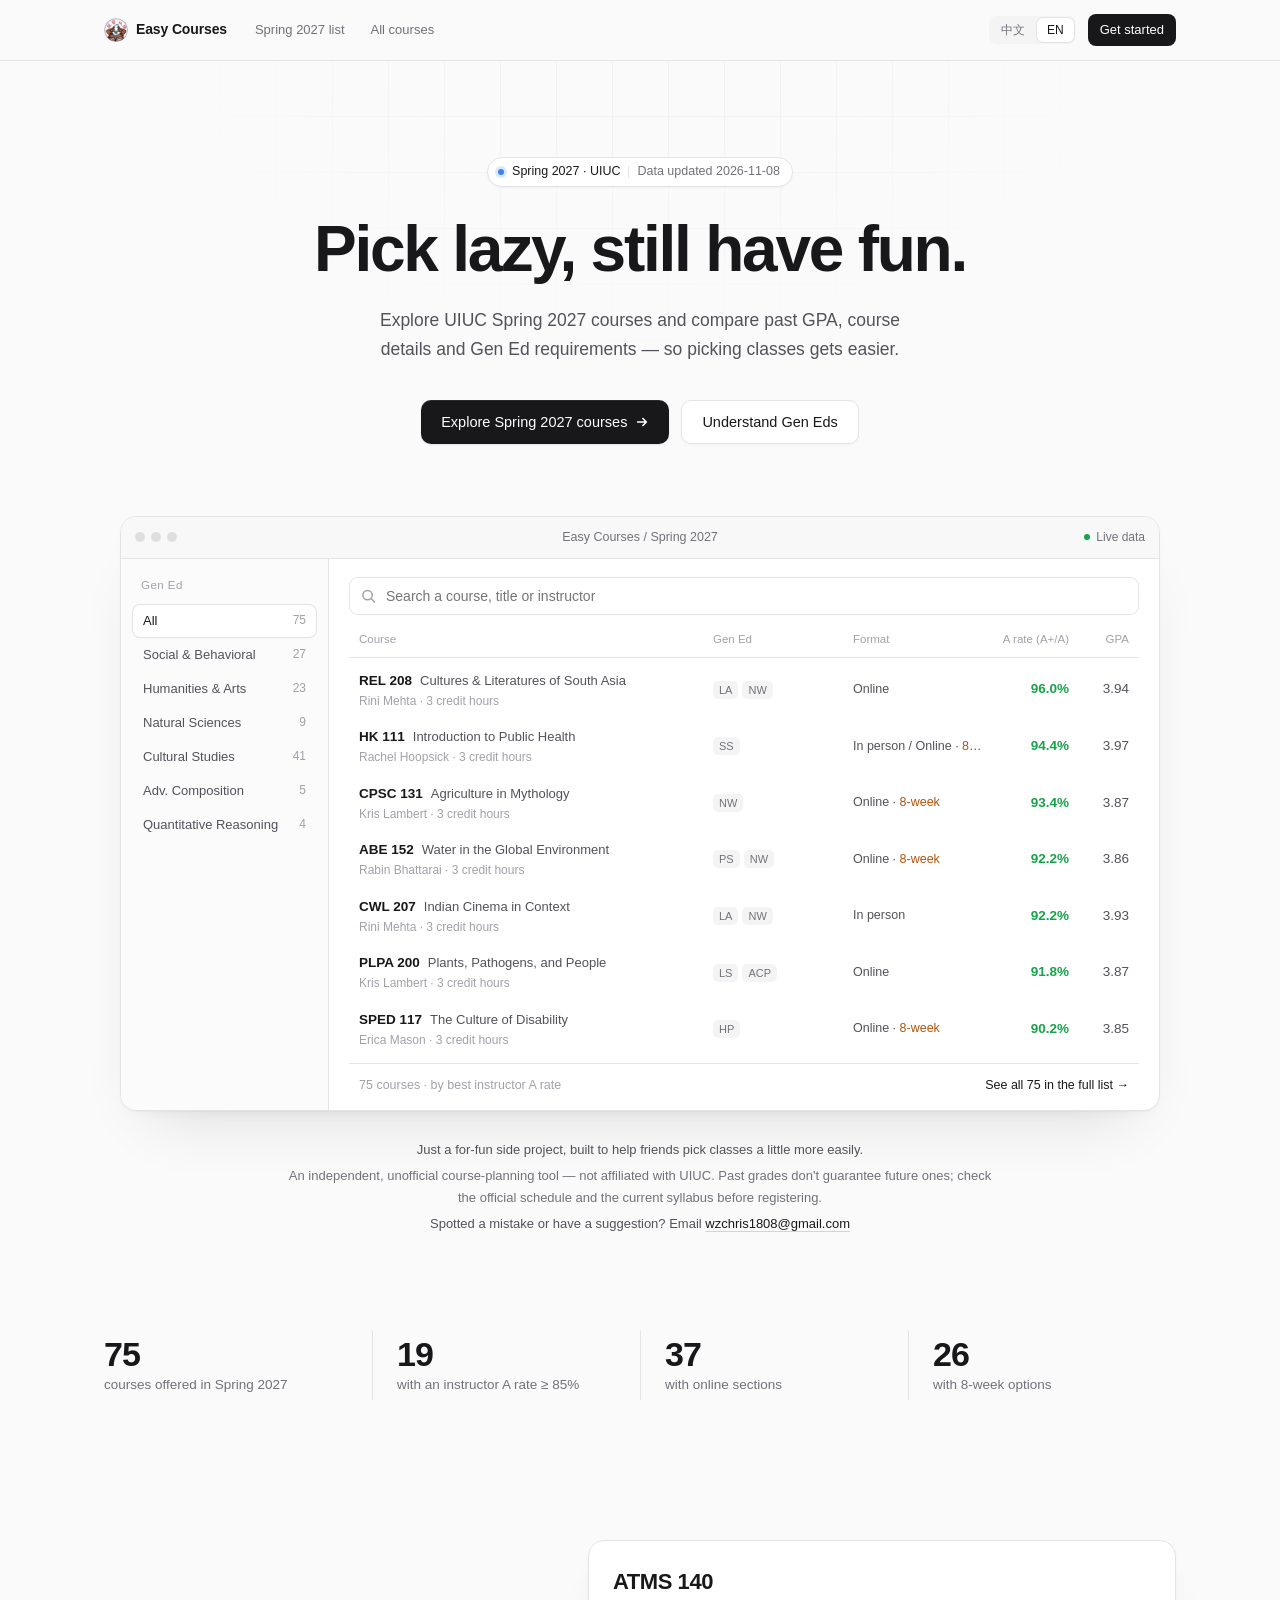
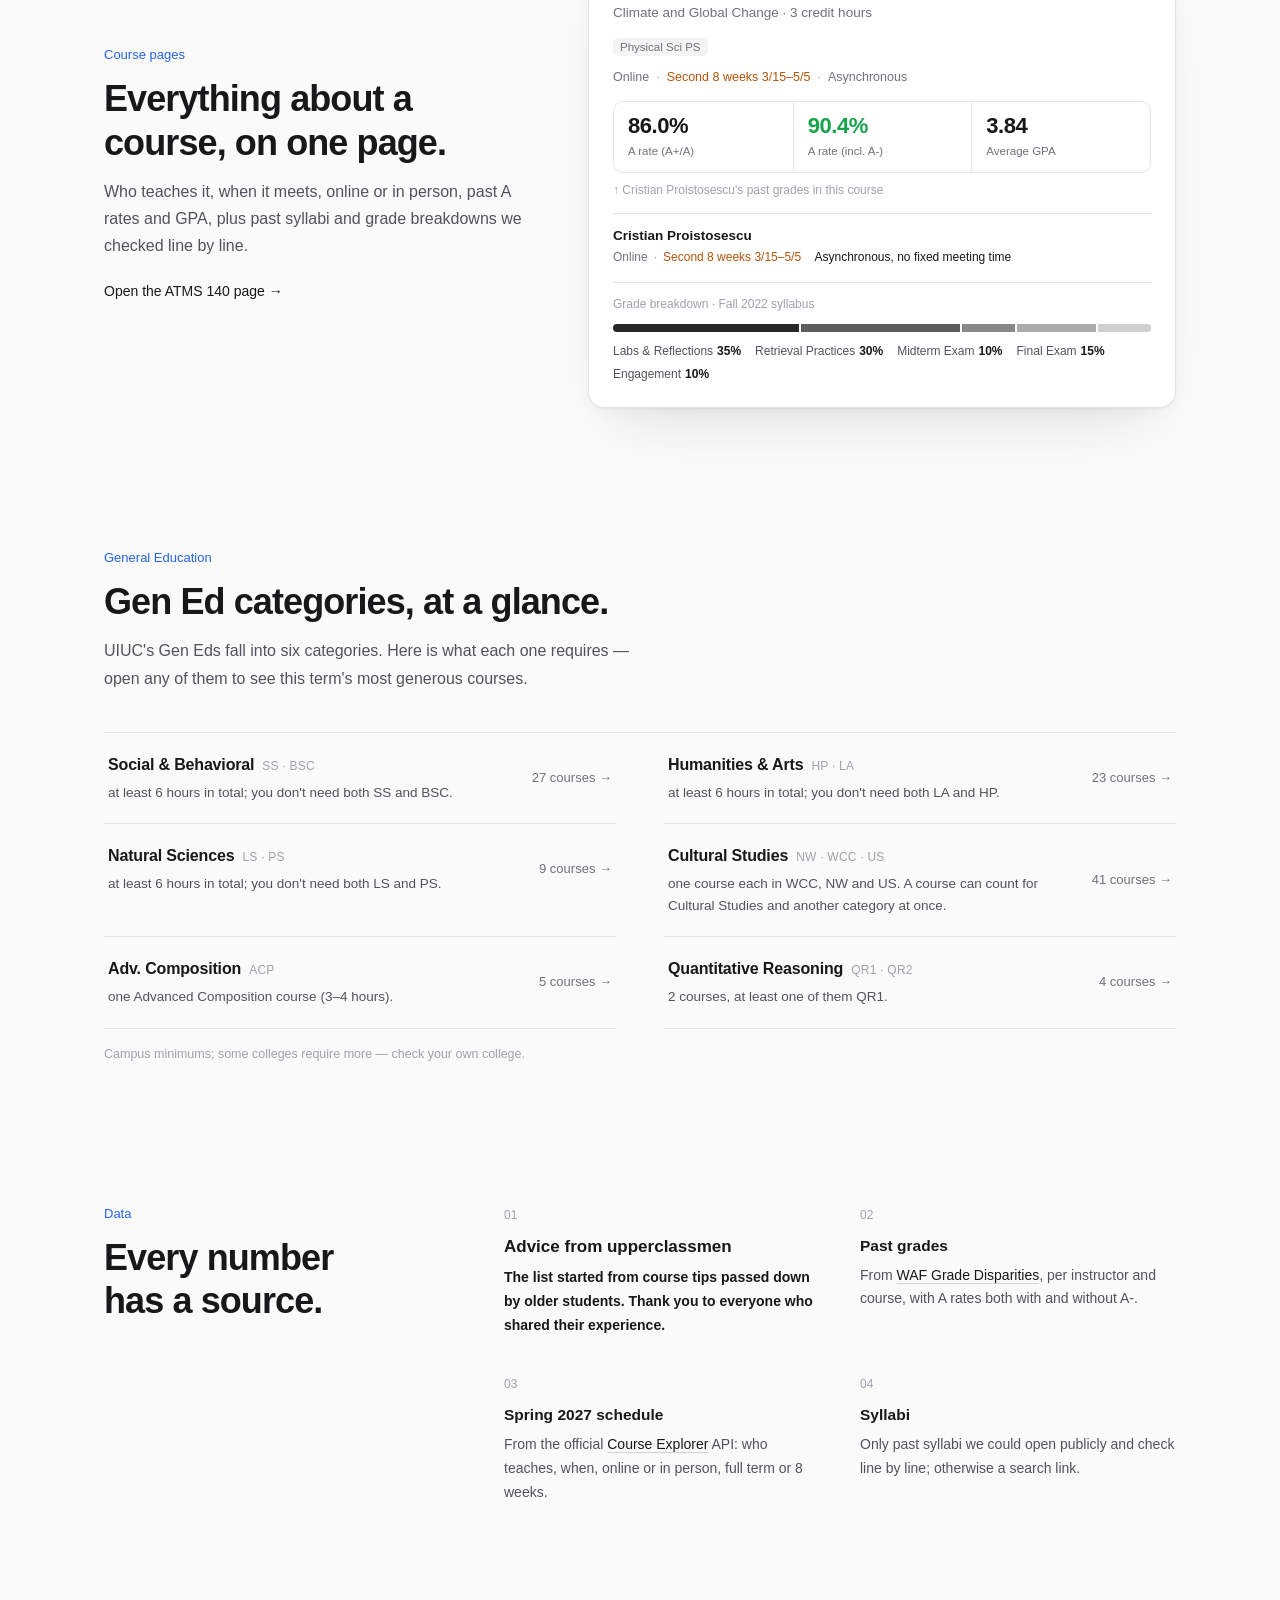
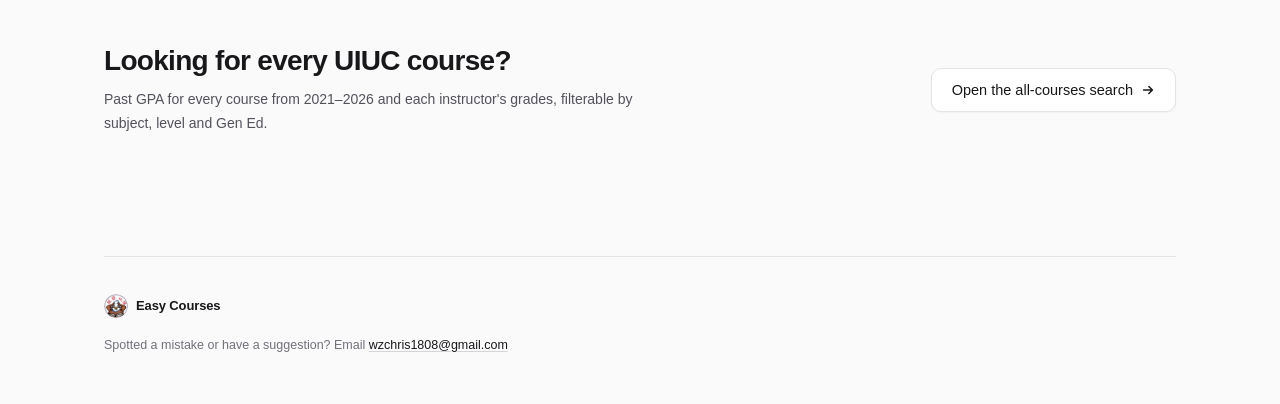
==== site/index.html @ 1a927622 "Home: brand 慵懒, headline Gen Ed, restore 开始选课 button Co-Authored-By: Claude Opus 5.5 <noreply@anthro" ====
<!doctype html>
<html lang="zh-CN" data-title-key="home.docTitle">
<head>
  <meta charset="utf-8">
  <meta name="viewport" content="width=device-width, initial-scale=1">
  <title>慵懒选课 · UIUC Spring 2027 选课指南</title>
  <link rel="icon" type="image/png" sizes="32x32" href="img/favicon-32.png">
  <link rel="icon" type="image/png" sizes="192x192" href="img/logo-192.png">
  <link rel="apple-touch-icon" href="img/apple-touch-icon.png">
  <meta name="theme-color" content="#FAFAFA">
  <meta property="og:type" content="website">
  <meta property="og:url" content="https://wzx666296.github.io/easy-courses/">
  <meta property="og:site_name" content="慵懒选课">
  <meta property="og:title" content="慵懒选课，依旧耍起 · UIUC Spring 2027">
  <meta property="og:description" content="探索 UIUC Spring 2027 Gen Ed 课程，比较历史 GPA、上课时间与通识要求，让选课更轻松。">
  <meta property="og:image" content="https://wzx666296.github.io/easy-courses/img/og.png">
  <meta property="og:image:width" content="1200">
  <meta property="og:image:height" content="630">
  <meta name="twitter:card" content="summary_large_image">
  <meta name="description" content="探索 UIUC Spring 2027 课程，比较历史 GPA、课程信息与通识要求。">
  <link rel="stylesheet" href="style.css?v=31">
  <link rel="stylesheet" href="spring2027.css?v=31">
  <link rel="stylesheet" href="home.css?v=31">
</head>
<body class="home">
  <header class="site-header">
    <nav class="nav">
      <a class="brand" href="index.html" data-keep-lang aria-label="Home"><img class="brand-logo" src="img/logo-64.png" alt="" width="24" height="24"><span data-i18n="brand">慵懒</span></a>
      <a href="spring2027.html" data-keep-lang data-i18n="nav.spring">慵懒选课指南</a>
      <a href="search.html" data-keep-lang data-i18n="nav.search">全部课程查询</a>
      <span class="lang-switch" role="group" data-i18n-aria-label="lang.label"></span>
      <a class="nav-cta" href="spring2027.html" data-keep-lang data-i18n="home.navCta">开始选课</a>
    </nav>
  </header>

  <main>
    <!-- ================= Hero ================= -->
    <section class="hero">
      <div class="hero-bg" aria-hidden="true"></div>
      <a class="pill-tag reveal" href="spring2027.html" data-keep-lang>
        <span class="dot" aria-hidden="true"></span><span data-i18n="home.pill">Spring 2027 · UIUC</span>
        <span class="pill-sep" aria-hidden="true"></span><span class="pill-meta" id="updated"></span>
      </a>
      <h1 class="reveal" data-i18n-html="home.title">Gen Ed</h1>
      <p class="lede reveal" data-i18n="home.lede"></p>
      <div class="cta-row reveal">
        <a class="btn btn-primary" href="spring2027.html" data-keep-lang>
          <span data-i18n="home.cta1">探索 Spring 2027 课程</span>
          <svg class="arrow" width="14" height="14" viewBox="0 0 16 16" fill="none" stroke="currentColor" stroke-width="1.8" aria-hidden="true"><path d="M3 8h10M9 4l4 4-4 4" stroke-linecap="round" stroke-linejoin="round"/></svg>
        </a>
        <a class="btn btn-ghost" href="#geneds"><span data-i18n="home.cta2">了解通识分类</span></a>
      </div>

      <!-- Live product preview: a working mini version of the Spring 2027 list -->
      <div class="window reveal" id="preview">
        <div class="window-bar">
          <span class="lights" aria-hidden="true"><i></i><i></i><i></i></span>
          <span class="window-title" data-i18n="home.pv.window">慵懒选课 / Spring 2027</span>
          <span class="live"><span class="live-dot" aria-hidden="true"></span><span data-i18n="home.pv.live">实时数据</span></span>
        </div>
        <div class="window-body">
          <aside class="pv-side">
            <p class="pv-side-title" data-i18n="home.pv.side">通识分类</p>
            <div class="pv-cats" id="pv-cats" role="group" data-i18n-aria-label="home.pv.side"></div>
          </aside>
          <div class="pv-main">
            <label class="search pv-search">
              <svg width="15" height="15" viewBox="0 0 16 16" fill="none" stroke="currentColor" stroke-width="1.6" aria-hidden="true"><circle cx="7" cy="7" r="5"/><path d="M11 11l3.5 3.5" stroke-linecap="round"/></svg>
              <input id="pv-q" type="search" autocomplete="off" data-i18n-placeholder="home.pv.q" data-i18n-aria-label="home.pv.q">
            </label>
            <div class="pv-head" aria-hidden="true">
              <span data-i18n="home.pv.course">课程</span>
              <span class="c-gened">Gen Ed</span>
              <span class="c-fmt" data-i18n="home.pv.format">形式</span>
              <span class="num" data-i18n="big.aRate">A 率</span>
              <span class="num c-gpa">GPA</span>
            </div>
            <ol class="pv-list" id="pv-list" aria-live="polite"></ol>
            <div class="pv-foot">
              <span id="pv-count"></span>
              <a id="pv-more" href="spring2027.html"></a>
            </div>
          </div>
        </div>
      </div>

      <div class="notice reveal">
        <p class="fun" data-i18n="home.fun"></p>
        <p data-i18n="home.footer"></p>
        <p class="contact" data-i18n-html="home.contact"></p>
      </div>
    </section>

    <!-- ================= Stats ================= -->
    <section class="stats-row" id="stats" aria-label="Overview"></section>

    <!-- ================= Feature: course page ================= -->
    <section class="feature">
      <div class="feature-copy">
        <p class="kicker" data-i18n="home.f1.kicker">课程详情</p>
        <h2 data-i18n="home.f1.title">一页看清一门课。</h2>
        <p class="feature-desc" data-i18n="home.f1.desc"></p>
        <a class="text-link" id="f1-link" href="spring2027.html"></a>
      </div>
      <a class="course-preview" id="f1-preview" href="spring2027.html"></a>
    </section>

    <!-- ================= Gen Ed ================= -->
    <section class="geneds" id="geneds">
      <div class="section-head">
        <p class="kicker" data-i18n="home.ge.kicker">通识教育</p>
        <h2 data-i18n="home.ge.title">通识分类，一目了然。</h2>
        <p class="section-desc" data-i18n="home.ge.desc"></p>
      </div>
      <ul class="ge-list" id="ge-list"></ul>
      <p class="fine" data-i18n="home.ge.note"></p>
    </section>

    <!-- ================= Data sources ================= -->
    <section class="sources">
      <div class="section-head">
        <p class="kicker" data-i18n="home.ds.kicker">数据来源</p>
        <h2 data-i18n="home.ds.title">每个数字都有出处。</h2>
      </div>
      <div class="how">
        <div class="how-featured"><span class="how-n">01</span><h3 data-i18n="home.how4.title"></h3><p data-i18n="home.how4.desc"></p></div>
        <div><span class="how-n">02</span><h3 data-i18n="home.how1.title"></h3><p data-i18n-html="home.how1.desc"></p></div>
        <div><span class="how-n">03</span><h3 data-i18n="home.how2.title"></h3><p data-i18n-html="home.how2.desc"></p></div>
        <div><span class="how-n">04</span><h3 data-i18n="home.how3.title"></h3><p data-i18n="home.how3.desc"></p></div>
      </div>
    </section>

    <!-- ================= All courses ================= -->
    <section class="all-courses">
      <div>
        <h2 data-i18n="home.all.title">想看 UIUC 的全部课程？</h2>
        <p data-i18n="home.all.desc"></p>
      </div>
      <a class="btn btn-secondary" href="search.html" data-keep-lang>
        <span data-i18n="home.all.cta">打开全部课程查询</span>
        <svg class="arrow" width="14" height="14" viewBox="0 0 16 16" fill="none" stroke="currentColor" stroke-width="1.8" aria-hidden="true"><path d="M3 8h10M9 4l4 4-4 4" stroke-linecap="round" stroke-linejoin="round"/></svg>
      </a>
    </section>
  </main>

  <footer class="home-footer">
    <span class="brand foot-brand"><img class="brand-logo" src="img/logo-64.png" alt="" width="24" height="24"><span data-i18n="brand">慵懒</span></span>
    <p class="contact" data-i18n-html="home.contact"></p>
  </footer>

  <script src="i18n.js?v=31"></script>
  <script src="spring-common.js?v=31"></script>
  <script src="home.js?v=31"></script>
</body>
</html>
---- site/style.css ----
/* Shared base for every page. Neutral palette; blue/amber/green are accents only. */
:root {
  --bg: #fafafa;
  --surface: #ffffff;
  --text: #18181b;
  --muted: #71717a;
  --faint: #a1a1aa;
  --border: #e4e4e7;
  --border-strong: #d4d4d8;
  --subtle: #f4f4f5;        /* light gray tags, hovers */
  --ink: #27272a;           /* dark buttons */
  --ink-text: #ffffff;
  --blue: #3b82f6;
  --blue-text: #2563eb;
  --blue-soft: #eff6ff;
  --blue-line: #bfdbfe;
  --amber: #f59e0b;
  --amber-text: #b45309;
  --green: #16a34a;
  --red: #dc2626;
  --radius: 12px;
  --radius-sm: 8px;
  --font: -apple-system, BlinkMacSystemFont, "Inter", "Segoe UI", "PingFang SC", "Hiragino Sans GB", "Microsoft YaHei", sans-serif;
}
@media (prefers-color-scheme: dark) {
  :root:not([data-theme="light"]) {
    --bg: #0b0b0c;
    --surface: #141416;
    --text: #fafafa;
    --muted: #a1a1aa;
    --faint: #71717a;
    --border: #27272a;
    --border-strong: #3f3f46;
    --subtle: #1f1f23;
    --ink: #fafafa;
    --ink-text: #18181b;
    --blue: #60a5fa;
    --blue-text: #93c5fd;
    --blue-soft: #172036;
    --blue-line: #1e3a8a;
    --amber: #fbbf24;
    --amber-text: #fbbf24;
    --green: #4ade80;
    --red: #f87171;
  }
}

* { box-sizing: border-box; }
html { -webkit-text-size-adjust: 100%; }
body {
  margin: 0;
  background: var(--bg);
  color: var(--text);
  font: 14px/1.55 var(--font);
  -webkit-font-smoothing: antialiased;
}
header, main, footer { max-width: 1120px; margin: 0 auto; padding: 0 20px; }
a { color: var(--blue-text); text-decoration: none; }
a:hover { text-decoration: underline; text-underline-offset: 2px; }
.num, .tnum { font-variant-numeric: tabular-nums; }
[hidden] { display: none !important; }

/* ---- Top bar + page title ---------------------------------------------- */
.nav {
  display: flex;
  align-items: center;
  gap: 4px;
  height: 56px;
  margin-bottom: 20px;
  border-bottom: 1px solid var(--border);
  font-size: 13px;
}
.brand { display: inline-flex; align-items: center; gap: 8px; margin-right: 12px; padding: 5px 0 !important; color: var(--text) !important; font-weight: 600 !important; font-size: 14px; letter-spacing: -0.01em; white-space: nowrap; }
.brand:hover { background: none !important; }
.brand-logo { width: 24px; height: 24px; border-radius: 50%; flex: none; display: block; }
.brand-mark { width: 18px; height: 18px; border-radius: 5px; background: var(--ink); position: relative; flex: none; }
.brand-mark::after { content: ""; position: absolute; left: 4px; right: 4px; bottom: 4px; height: 3px; border-radius: 2px; background: var(--blue); }
.nav a, .nav b {
  white-space: nowrap;
  padding: 5px 10px;
  border-radius: 6px;
  color: var(--muted);
  font-weight: 500;
}
.nav a:hover { color: var(--text); background: var(--subtle); text-decoration: none; }
.nav b { color: var(--text); background: var(--subtle); }
.lang-switch {
  margin-left: auto;
  display: inline-flex;
  padding: 2px;
  gap: 2px;
  background: var(--subtle);
  border-radius: 8px;
}
.lang-switch button {
  white-space: nowrap;
  font: inherit;
  font-size: 12px;
  font-weight: 500;
  padding: 3px 10px;
  border: 0;
  border-radius: 6px;
  background: transparent;
  color: var(--muted);
  cursor: pointer;
}
.lang-switch button[aria-pressed="true"] { background: var(--surface); color: var(--text); box-shadow: 0 0 0 1px var(--border); }

h1 { margin: 0; font-size: 22px; line-height: 1.3; font-weight: 600; letter-spacing: -0.01em; }
.sub { color: var(--muted); margin: 6px 0 20px; max-width: 680px; }

/* ---- Form controls ------------------------------------------------------ */
input[type="search"], select {
  font: inherit;
  color: var(--text);
  background: var(--surface);
  border: 1px solid var(--border);
  border-radius: var(--radius-sm);
  padding: 6px 10px;
  min-width: 0;
  height: 34px;
  transition: border-color .12s, box-shadow .12s;
}
select {
  appearance: none;
  -webkit-appearance: none;
  padding-right: 28px;
  background-image: url("data:image/svg+xml,%3Csvg xmlns='http://www.w3.org/2000/svg' width='10' height='6' fill='none' stroke='%2371717a' stroke-width='1.5'%3E%3Cpath d='M1 1l4 4 4-4'/%3E%3C/svg%3E");
  background-repeat: no-repeat;
  background-position: right 10px center;
  cursor: pointer;
}
input[type="search"]:hover, select:hover { border-color: var(--border-strong); }
input[type="search"]:focus, select:focus { outline: none; border-color: var(--blue); box-shadow: 0 0 0 3px color-mix(in srgb, var(--blue) 18%, transparent); }
input[type="checkbox"] { accent-color: var(--ink); width: 14px; height: 14px; margin: 0; }

/* Search box: the main entry point on both pages. */
.search { position: relative; display: block; }
.search input[type="search"] {
  width: 100%;
  height: 44px;
  padding-left: 40px;
  font-size: 15px;
  border-radius: 10px;
}
.search svg { position: absolute; left: 14px; top: 50%; transform: translateY(-50%); color: var(--faint); pointer-events: none; }

/* ---- Main search page --------------------------------------------------- */
.filters {
  display: grid;
  grid-template-columns: repeat(5, minmax(0, 1fr)) auto;
  gap: 10px 12px;
  align-items: end;
}
.filters .search { grid-column: 1 / -1; margin-bottom: 4px; }
.filters label { display: flex; flex-direction: column; gap: 5px; font-size: 12px; color: var(--muted); font-weight: 500; }
.filters label.check { flex-direction: row; align-items: center; gap: 7px; color: var(--text); font-size: 13px; height: 34px; white-space: nowrap; }

.summary { color: var(--muted); font-size: 13px; margin: 20px 0 10px; }

.layout { display: grid; grid-template-columns: minmax(0, 1fr); gap: 16px; align-items: start; }
.layout.with-detail { grid-template-columns: minmax(0, 1.3fr) minmax(0, 1fr); }

.table-wrap { background: var(--surface); border: 1px solid var(--border); border-radius: var(--radius); overflow: hidden; }
table { width: 100%; border-collapse: collapse; }
th, td { padding: 10px 14px; text-align: left; border-bottom: 1px solid var(--border); }
tbody tr:last-child td { border-bottom: 0; }
th { font-size: 12px; font-weight: 500; color: var(--muted); background: var(--surface); position: sticky; top: 0; }
td.num, th.num { text-align: right; font-variant-numeric: tabular-nums; }
#results tbody tr { cursor: pointer; transition: background .1s; }
#results tbody tr:hover { background: var(--subtle); }
#results tbody tr.selected { background: var(--blue-soft); box-shadow: inset 2px 0 0 var(--blue); }
.code { font-weight: 600; white-space: nowrap; }
.title { color: var(--muted); font-size: 13px; }

.tag {
  display: inline-block;
  font-size: 11.5px;
  line-height: 18px;
  padding: 0 7px;
  margin: 0 4px 4px 0;
  border-radius: 5px;
  background: var(--subtle);
  color: var(--muted);
  white-space: nowrap;
}
/* GPA: weight carries the emphasis; only a high GPA gets a touch of green. */
.gpa { font-weight: 600; font-variant-numeric: tabular-nums; }
.gpa.good { color: var(--green); }

#more { display: block; width: 100%; padding: 12px; font: inherit; font-weight: 500; color: var(--text); background: none; border: 0; border-top: 1px solid var(--border); cursor: pointer; }
#more:hover { background: var(--subtle); }

aside#detail {
  background: var(--surface);
  border: 1px solid var(--border);
  border-radius: var(--radius);
  padding: 20px;
  position: sticky;
  top: 16px;
  max-height: calc(100vh - 32px);
  overflow: auto;
}
aside h2 { margin: 0 0 2px; font-size: 20px; font-weight: 600; letter-spacing: -0.01em; }
aside h3 { margin: 24px 0 8px; font-size: 13px; font-weight: 600; }
aside .close { float: right; width: 28px; height: 28px; font: inherit; font-size: 18px; line-height: 1; border: 0; border-radius: 6px; background: none; color: var(--muted); cursor: pointer; }
aside .close:hover { background: var(--subtle); color: var(--text); }
.stats { display: grid; grid-template-columns: repeat(2, 1fr); margin-top: 16px; border: 1px solid var(--border); border-radius: 10px; }
.stat { padding: 10px 14px; }
.stat + .stat { border-left: 1px solid var(--border); }
.stat b { display: block; font-size: 22px; font-weight: 600; letter-spacing: -0.01em; font-variant-numeric: tabular-nums; }
.stat span { font-size: 12px; color: var(--muted); }
aside table th, aside table td { padding: 7px 8px; font-size: 13px; }
aside table th:first-child, aside table td:first-child { padding-left: 0; }
aside tbody tr { cursor: default; }
.empty { color: var(--muted); font-size: 13px; }
.review { border-left: 2px solid var(--border-strong); padding: 2px 12px; margin: 10px 0; }
.review small { color: var(--muted); }

footer { color: var(--faint); font-size: 12px; line-height: 1.7; padding-top: 32px; padding-bottom: 40px; }
footer a { color: var(--muted); text-decoration: underline; text-decoration-color: var(--border-strong); text-underline-offset: 2px; }

@media (max-width: 860px) {
  .filters { grid-template-columns: repeat(2, minmax(0, 1fr)); }
  .filters label.check { grid-column: 1 / -1; height: auto; }
  .layout.with-detail { grid-template-columns: minmax(0, 1fr); }
  aside#detail { position: static; max-height: none; order: -1; }
  .hide-sm { display: none; }
}
@media (max-width: 480px) {
  header, main, footer { padding: 0 16px; }
  .nav { height: 52px; margin-bottom: 16px; }
  .nav a, .nav b { padding: 5px 8px; }
  .brand { margin-right: 4px; }
  .brand span[data-i18n] { display: none; } /* logo mark only on phones */
  th, td { padding: 9px 10px; }
}

/* A rate coloring (>= 90% green, < 70% red), used on every page */
.a-hi { color: var(--green) !important; }
.a-lo { color: var(--red) !important; }

/* Link from a course on the all-courses page to the WAF visualization */
.waf-link { margin: 12px 0 0; font-size: 13px; line-height: 1.6; }
.waf-link a { display: inline-flex; align-items: center; gap: 2px; height: 28px; padding: 0 10px; border: 1px solid var(--border); border-radius: 7px; font-weight: 600; color: var(--text); }
.waf-link a span { color: var(--faint); font-weight: 400; }
.waf-link a:hover { border-color: var(--blue-line); background: var(--blue-soft); color: var(--blue-text); text-decoration: none; }
.waf-hint { display: block; margin-top: 4px; font-size: 12px; color: var(--faint); }
---- site/spring2027.css ----
/* Spring 2027 list. Builds on style.css tokens. */

/* ---- Toolbar: search, category chips, compact selects ------------------ */
.toolbar { display: flex; flex-direction: column; gap: 12px; }

.chips { display: flex; flex-wrap: wrap; gap: 6px; }
.chip {
  font: inherit;
  font-size: 13px;
  font-weight: 500;
  height: 30px;
  padding: 0 12px;
  border-radius: 8px;
  border: 1px solid var(--border);
  background: var(--surface);
  color: var(--text);
  cursor: pointer;
  transition: border-color .12s, background .12s;
}
.chip:hover { border-color: var(--border-strong); background: var(--subtle); }
.chip[aria-pressed="true"] { background: var(--blue-soft); border-color: var(--blue-line); color: var(--blue-text); }
.chip .count { margin-left: 6px; color: var(--faint); font-weight: 400; font-variant-numeric: tabular-nums; }
.chip[aria-pressed="true"] .count { color: inherit; opacity: .7; }

.chips.sub { gap: 4px; }
.chips.sub .chip { height: 26px; font-size: 12.5px; padding: 0 10px; border-color: transparent; background: transparent; color: var(--muted); }
.chips.sub .chip:hover { background: var(--subtle); color: var(--text); }
.chips.sub .chip[aria-pressed="true"] { background: var(--subtle); border-color: var(--border-strong); color: var(--text); }

.req { margin: 0; font-size: 12.5px; color: var(--muted); line-height: 1.6; }
.req small { color: var(--faint); font-size: 12px; margin-left: 4px; }

.controls { display: flex; flex-wrap: wrap; gap: 8px 16px; align-items: center; padding-top: 12px; border-top: 1px solid var(--border); }
.controls label { display: flex; align-items: center; gap: 8px; font-size: 12.5px; color: var(--muted); font-weight: 500; }
.controls select { height: 30px; font-size: 13px; }
.controls label.check { color: var(--text); font-weight: 400; margin-left: auto; }

/* ---- Course cards ------------------------------------------------------- */
.cards { display: grid; grid-template-columns: repeat(auto-fill, minmax(340px, 1fr)); gap: 16px; }
.card {
  background: var(--surface);
  border: 1px solid var(--border);
  border-radius: var(--radius);
  padding: 18px 20px 16px;
  display: flex;
  flex-direction: column;
  gap: 12px;
  min-width: 0;
  transition: border-color .15s;
}
.card:hover { border-color: var(--border-strong); }
.card.muted { background: transparent; }
.card.muted h3 { color: var(--muted); }

.card-head { display: flex; justify-content: space-between; gap: 12px; align-items: baseline; }
.card-head h3 { margin: 0; font-size: 17px; font-weight: 600; letter-spacing: -0.01em; line-height: 1.35; }
.card-head h3 small { font-weight: 500; color: var(--text); font-size: 15px; margin-left: 8px; letter-spacing: 0; }
.card .en { color: var(--muted); font-size: 13px; margin-top: 2px; }
.card .rank { font-size: 12px; color: var(--faint); font-variant-numeric: tabular-nums; white-space: nowrap; }

.tags { display: flex; flex-wrap: wrap; margin-bottom: -4px; }
.tag.warn { background: transparent; box-shadow: inset 0 0 0 1px var(--border); color: var(--amber-text); }

/* Format / term badges: plain text with separators, not colored capsules. */
.badges { display: flex; flex-wrap: wrap; align-items: center; font-size: 12.5px; color: var(--muted); }
.badges .pill + .pill::before { content: "·"; margin: 0 7px; color: var(--faint); }

.pill { white-space: nowrap; }
.pill.part-A, .pill.part-B { color: var(--amber-text); font-weight: 500; }

/* Key numbers: size and weight do the work. */
.big { display: grid; grid-template-columns: repeat(3, 1fr); border: 1px solid var(--border); border-radius: 10px; }
.big > div { padding: 10px 14px; min-width: 0; }
.big > div + div { border-left: 1px solid var(--border); }
.big b { display: block; font-size: 22px; font-weight: 600; letter-spacing: -0.02em; line-height: 1.25; font-variant-numeric: tabular-nums; }
.big span { font-size: 11.5px; color: var(--muted); }
.big + .meta { margin-top: -6px; }

.meta { font-size: 12px; color: var(--faint); }

/* Instructors */
.teachers { width: 100%; border-collapse: collapse; font-size: 13px; }
.teachers th { font-size: 11.5px; font-weight: 500; color: var(--faint); position: static; padding: 0 6px 6px; border-bottom: 1px solid var(--border); }
.teachers th:first-child, .teachers td:first-child { padding-left: 0; }
.teachers th:last-child, .teachers td:last-child { padding-right: 0; }
.teachers td { padding: 8px 6px; vertical-align: top; border-bottom: 1px solid var(--border); }
.teachers tr.head td { border-bottom: 0; padding-bottom: 0; }
.teachers tr.sched td { padding-top: 2px; }
.teachers tbody tr:last-child td { border-bottom: 0; padding-bottom: 0; }
.teachers td.num { font-variant-numeric: tabular-nums; }
.teachers .who { font-weight: 600; }
.teachers .note { color: var(--amber-text); font-size: 12px; }
.teachers tr.ta .who { font-weight: 500; color: var(--muted); }
.role { font-size: 11px; padding: 0 6px; border-radius: 4px; background: var(--subtle); color: var(--muted); margin-left: 6px; font-weight: 400; }
.nodata { color: var(--faint); font-size: 12.5px; }

.slot { font-size: 12px; color: var(--muted); line-height: 1.6; margin: 1px 0; }
.slot .pill + .pill::before { content: "·"; margin: 0 6px; color: var(--faint); }
.slot .when { color: var(--text); margin-left: 10px; font-variant-numeric: tabular-nums; }
.slot .kind { color: var(--faint); margin-left: 10px; }
.slot .kind + .when { margin-left: 4px; }

/* Card title and footer link to the course page. */
.card-link { color: inherit; }
.card-link:hover { text-decoration: none; color: var(--blue-text); }
.card-link:hover small { color: inherit; }
.card-foot { display: flex; justify-content: space-between; align-items: baseline; gap: 12px; font-size: 12px; color: var(--faint); border-top: 1px solid var(--border); padding-top: 10px; margin-top: auto; }
.card-foot a { color: var(--text); font-weight: 500; white-space: nowrap; }
.card-foot a:hover { color: var(--blue-text); text-decoration: none; }

#not-offered h2 { font-size: 14px; font-weight: 600; margin: 40px 0 12px; color: var(--muted); }

@media (max-width: 640px) {
  .controls label.check { margin-left: 0; }
}
@media (max-width: 420px) {
  .cards { grid-template-columns: minmax(0, 1fr); }
  .card { padding: 16px; }
  .teachers .hide-xs { display: none; }
  .big b { font-size: 20px; }
}
---- site/home.css ----
/* Landing page. Builds on style.css tokens (+ spring2027.css for tags/pills). */

.home {
  --text-2: #52525b;
  --wrap: 1120px;
  --shadow-window: 0 1px 2px rgba(24, 24, 27, .04), 0 8px 24px -12px rgba(24, 24, 27, .08), 0 32px 64px -32px rgba(24, 24, 27, .14);
  --ease: cubic-bezier(.2, .7, .2, 1);
}
@media (prefers-color-scheme: dark) {
  :root:not([data-theme="light"]) .home {
    --text-2: #a1a1aa;
    --shadow-window: 0 0 0 1px rgba(255, 255, 255, .02), 0 32px 64px -32px rgba(0, 0, 0, .8);
  }
}
.home main { display: block; padding: 0; max-width: none; }
.home main > section { max-width: var(--wrap); margin: 0 auto; padding-left: 24px; padding-right: 24px; }

/* ---- Header -------------------------------------------------------------- */
.site-header { position: sticky; top: 0; z-index: 20; max-width: none; padding: 0; background: color-mix(in srgb, var(--bg) 88%, transparent); border-bottom: 1px solid var(--border); }
@supports (backdrop-filter: blur(8px)) { .site-header { backdrop-filter: saturate(1.4) blur(8px); } }
.home .site-header .nav { max-width: var(--wrap); margin: 0 auto; padding: 0 24px; height: 60px; border-bottom: 0; margin-bottom: 0; gap: 6px; }
.home .nav a:not(.brand):not(.nav-cta) { transition: color .15s, background .15s; }
.nav-cta {
  margin-left: 6px;
  padding: 6px 12px !important;
  border-radius: 8px !important;
  background: #18181b !important;
  color: #fff !important;
  font-weight: 500;
  white-space: nowrap;
  transition: opacity .15s;
}
.nav-cta:hover { opacity: .86; text-decoration: none; }
@media (prefers-color-scheme: dark) { :root:not([data-theme="light"]) .nav-cta { background: #fafafa !important; color: #18181b !important; } }

/* ---- Hero ---------------------------------------------------------------- */
.hero { position: relative; text-align: center; padding-top: 96px; }
.hero-bg {
  position: absolute;
  top: -1px;
  left: 50%;
  width: 100vw;
  height: 620px;
  transform: translateX(-50%);
  z-index: -1;
  pointer-events: none;
  background-image:
    linear-gradient(to right, var(--border) 1px, transparent 1px),
    linear-gradient(to bottom, var(--border) 1px, transparent 1px);
  background-size: 56px 56px;
  background-position: center top;
  opacity: .5;
  -webkit-mask-image: radial-gradient(ellipse 55% 70% at 50% 0%, #000 0%, transparent 72%);
  mask-image: radial-gradient(ellipse 55% 70% at 50% 0%, #000 0%, transparent 72%);
}
.home { overflow-x: clip; }

.pill-tag {
  display: inline-flex;
  align-items: center;
  gap: 8px;
  height: 30px;
  padding: 0 12px 0 10px;
  border: 1px solid var(--border);
  border-radius: 999px;
  background: var(--surface);
  color: var(--text);
  font-size: 12.5px;
  font-weight: 500;
  box-shadow: 0 1px 2px rgba(24, 24, 27, .04);
  transition: border-color .15s;
}
.pill-tag:hover { border-color: var(--border-strong); text-decoration: none; }
.pill-tag .dot { width: 6px; height: 6px; border-radius: 50%; background: var(--blue); box-shadow: 0 0 0 3px color-mix(in srgb, var(--blue) 18%, transparent); }
.pill-sep { width: 1px; height: 12px; background: var(--border); }
.pill-meta { color: var(--muted); font-weight: 400; font-variant-numeric: tabular-nums; }

.hero h1 {
  margin: 28px auto 0;
  max-width: 14em;
  font-size: clamp(36px, 6.4vw, 64px);
  line-height: 1.08;
  font-weight: 700;
  letter-spacing: -0.035em;
  color: var(--text);
  text-wrap: balance;
}
 .hero h1 .nw { display: inline-block; white-space: nowrap; }
:lang(zh-CN) .hero h1 { letter-spacing: -0.02em; line-height: 1.15; }
.hero .lede {
  margin: 22px auto 0;
  max-width: 32em;
  font-size: 17.5px;
  line-height: 1.65;
  color: var(--text-2);
  text-wrap: balance;
}

.cta-row { display: flex; justify-content: center; flex-wrap: wrap; gap: 12px; margin-top: 36px; }
.btn {
  display: inline-flex;
  align-items: center;
  justify-content: center;
  gap: 8px;
  height: 44px;
  padding: 0 20px;
  border-radius: 10px;
  font: inherit;
  font-size: 14.5px;
  font-weight: 500;
  white-space: nowrap;
  transition: background .18s var(--ease), border-color .18s var(--ease), transform .18s var(--ease);
}
.btn:hover { text-decoration: none; }
.btn:active { transform: translateY(1px); }
.btn .arrow { transition: transform .18s var(--ease); }
.btn:hover .arrow { transform: translateX(3px); }
.btn-primary { background: #18181b; color: #fff; box-shadow: 0 1px 2px rgba(0, 0, 0, .1), inset 0 1px 0 rgba(255, 255, 255, .08); }
.btn-primary:hover { background: #27272a; }
.btn-ghost, .btn-secondary { background: var(--surface); color: var(--text); border: 1px solid var(--border); box-shadow: 0 1px 2px rgba(24, 24, 27, .04); }
.btn-ghost:hover, .btn-secondary:hover { border-color: var(--border-strong); background: var(--subtle); }
@media (prefers-color-scheme: dark) {
  :root:not([data-theme="light"]) .btn-primary { background: #fafafa; color: #18181b; }
  :root:not([data-theme="light"]) .btn-primary:hover { background: #e4e4e7; }
}

/* Keyboard focus for everything interactive on the page */
.home a:focus-visible, .home button:focus-visible, .home input:focus-visible {
  outline: 2px solid var(--blue);
  outline-offset: 2px;
}

/* ---- Product preview window --------------------------------------------- */
.window {
  max-width: 1040px;
  margin: 72px auto 0;
  text-align: left;
  background: var(--surface);
  border: 1px solid var(--border);
  border-radius: 16px;
  box-shadow: var(--shadow-window);
  overflow: hidden;
}
.window-bar {
  display: grid;
  grid-template-columns: 1fr auto 1fr;
  align-items: center;
  height: 42px;
  padding: 0 14px;
  border-bottom: 1px solid var(--border);
  background: color-mix(in srgb, var(--subtle) 60%, var(--surface));
}
.lights { display: inline-flex; gap: 6px; }
.lights i { width: 10px; height: 10px; border-radius: 50%; background: var(--border-strong); opacity: .7; }
.window-title { font-size: 12.5px; color: var(--muted); font-weight: 500; }
.live { justify-self: end; display: inline-flex; align-items: center; gap: 6px; font-size: 12px; color: var(--muted); }
.live-dot { width: 6px; height: 6px; border-radius: 50%; background: var(--green); }

.window-body { display: grid; grid-template-columns: 208px minmax(0, 1fr); min-height: 452px; }
.pv-side { padding: 18px 12px; border-right: 1px solid var(--border); background: color-mix(in srgb, var(--subtle) 35%, var(--surface)); }
.pv-side-title { margin: 0 8px 10px; font-size: 11.5px; font-weight: 500; color: var(--faint); letter-spacing: .04em; }
.pv-cats { display: flex; flex-direction: column; gap: 2px; }
.pv-cat {
  display: flex;
  justify-content: space-between;
  align-items: center;
  gap: 8px;
  width: 100%;
  height: 32px;
  padding: 0 10px;
  border: 0;
  border-radius: 7px;
  background: transparent;
  color: var(--text-2);
  font: inherit;
  font-size: 13px;
  text-align: left;
  cursor: pointer;
  transition: background .15s, color .15s;
}
.pv-cat:hover { background: var(--subtle); color: var(--text); }
.pv-cat[aria-pressed="true"] { background: var(--surface); color: var(--text); font-weight: 500; box-shadow: 0 0 0 1px var(--border), 0 1px 2px rgba(24, 24, 27, .05); }
.pv-cat .n { font-size: 12px; color: var(--faint); font-variant-numeric: tabular-nums; font-weight: 400; }

.pv-main { padding: 18px 20px 14px; display: flex; flex-direction: column; min-width: 0; }
.pv-search input[type="search"] { height: 38px; width: 100%; padding-left: 36px; font-size: 14px; border-radius: 9px; }
.pv-search svg { left: 12px; }

.pv-head, .pv-row {
  display: grid;
  grid-template-columns: minmax(0, 1fr) 128px 132px 72px 48px;
  align-items: center;
  gap: 12px;
}
.pv-head { margin-top: 16px; padding: 0 10px 8px; font-size: 11.5px; color: var(--faint); border-bottom: 1px solid var(--border); }
.pv-head .num, .pv-row .num { text-align: right; }
.pv-list { list-style: none; margin: 0; padding: 4px 0 0; flex: 1; }
.pv-row { padding: 8px 10px; border-radius: 8px; color: var(--text); transition: background .12s; }
.pv-row:hover { background: var(--subtle); text-decoration: none; }
.pv-row .r-title { min-width: 0; }
.pv-row .r-code { font-weight: 600; font-size: 13.5px; }
.pv-row .r-name { margin-left: 8px; font-size: 13px; color: var(--text-2); }
.pv-row .r-meta { display: block; font-size: 12px; color: var(--faint); overflow: hidden; text-overflow: ellipsis; white-space: nowrap; }
.pv-row .r-gened { display: flex; flex-wrap: wrap; gap: 4px; }
.pv-row .r-gened .tag { margin: 0; font-size: 11px; line-height: 18px; padding: 0 6px; }
.pv-row .r-fmt { font-size: 12.5px; color: var(--text-2); white-space: nowrap; overflow: hidden; text-overflow: ellipsis; }
.pv-row .r-fmt .eight { color: var(--amber-text); }
.pv-row .num { font-size: 13.5px; font-weight: 600; font-variant-numeric: tabular-nums; }
.pv-row .num.gpa { font-weight: 500; color: var(--text-2); }
.pv-empty { padding: 40px 10px; color: var(--muted); font-size: 13px; text-align: center; }
.pv-foot { display: flex; justify-content: space-between; align-items: center; gap: 12px; padding: 12px 10px 0; margin-top: 6px; border-top: 1px solid var(--border); font-size: 12.5px; color: var(--faint); }
.pv-foot a { color: var(--text); font-weight: 500; white-space: nowrap; }
.pv-foot a:hover { color: var(--blue-text); text-decoration: none; }

/* ---- Notice under the preview: independence disclaimer + contact -------- */
.notice {
  max-width: 720px;
  margin: 28px auto 0;
  font-size: 13px;
  line-height: 1.7;
  color: var(--muted);
}
.notice p { margin: 0; }
.notice .fun { margin-bottom: 4px; color: var(--text-2); }
.notice .contact { margin-top: 4px; color: var(--text-2); }
.notice .contact a { color: var(--text); font-weight: 500; text-decoration: underline; text-decoration-color: var(--border-strong); text-underline-offset: 3px; }
@media (prefers-reduced-motion: no-preference) { .notice.reveal { animation-delay: .3s; } }

/* ---- Stats --------------------------------------------------------------- */
.stats-row { display: grid; grid-template-columns: repeat(4, 1fr); margin-top: 96px !important; }
.stats-row > div { padding: 4px 24px; border-left: 1px solid var(--border); }
.stats-row > div:first-child { border-left: 0; padding-left: 0; }
.stats-row b { display: block; font-size: 34px; font-weight: 650; letter-spacing: -0.03em; line-height: 1.15; font-variant-numeric: tabular-nums; }
.stats-row span { font-size: 13.5px; color: var(--muted); }

/* ---- Shared section typography ------------------------------------------ */
.kicker { margin: 0 0 12px; font-size: 13px; font-weight: 500; color: var(--blue-text); }
.home h2 { margin: 0; font-size: clamp(26px, 3.4vw, 36px); line-height: 1.2; font-weight: 650; letter-spacing: -0.025em; text-wrap: balance; }
.section-head { max-width: 560px; }
.section-desc, .feature-desc { margin: 14px 0 0; font-size: 16px; line-height: 1.7; color: var(--text-2); }
.fine { margin: 16px 0 0; font-size: 12.5px; color: var(--faint); }
.text-link { display: inline-block; margin-top: 22px; font-weight: 500; color: var(--text); }
.text-link:hover { color: var(--blue-text); text-decoration: none; }

/* ---- Feature: course page ------------------------------------------------ */
.feature {
  display: grid;
  grid-template-columns: minmax(0, 5fr) minmax(0, 7fr);
  gap: 64px;
  align-items: center;
  margin-top: 140px !important;
}
.course-preview {
  display: flex;
  flex-direction: column;
  gap: 14px;
  padding: 24px;
  background: var(--surface);
  border: 1px solid var(--border);
  border-radius: 16px;
  box-shadow: var(--shadow-window);
  color: var(--text);
  transition: transform .25s var(--ease), border-color .25s var(--ease);
}
.course-preview:hover { transform: translateY(-2px); border-color: var(--border-strong); text-decoration: none; }
.course-preview .tags { margin-bottom: -6px; }
.cp-head h3 { margin: 0; font-size: 22px; font-weight: 650; letter-spacing: -0.02em; }
.cp-head h3 small { margin-left: 10px; font-size: 16px; font-weight: 500; letter-spacing: 0; }
.cp-head p { margin: 4px 0 0; color: var(--muted); font-size: 13.5px; }
.cp-teacher { padding-top: 12px; border-top: 1px solid var(--border); }
.cp-teacher .who { font-weight: 600; font-size: 13.5px; }
.cp-grading { padding-top: 12px; border-top: 1px solid var(--border); }
.cp-grading-title { margin: 0 0 10px; font-size: 12px; color: var(--faint); }
.cp-bars { display: flex; height: 8px; border-radius: 4px; overflow: hidden; gap: 2px; }
.cp-bars span { background: var(--ink); }
.cp-bars span:nth-child(2) { opacity: .75; }
.cp-bars span:nth-child(3) { opacity: .55; }
.cp-bars span:nth-child(4) { opacity: .38; }
.cp-bars span:nth-child(n + 5) { opacity: .22; }
.cp-legend { display: flex; flex-wrap: wrap; gap: 4px 14px; margin-top: 10px; font-size: 12px; color: var(--text-2); }
.cp-legend b { font-weight: 600; color: var(--text); font-variant-numeric: tabular-nums; margin-left: 4px; }

/* ---- Gen Ed list --------------------------------------------------------- */
.geneds { margin-top: 140px !important; scroll-margin-top: 84px; }
.ge-list {
  list-style: none;
  margin: 40px 0 0;
  padding: 0;
  display: grid;
  grid-template-columns: repeat(2, minmax(0, 1fr));
  column-gap: 48px;
  border-top: 1px solid var(--border);
}
.ge-list li { border-bottom: 1px solid var(--border); }
.ge-list a {
  display: grid;
  grid-template-columns: minmax(0, 1fr) auto;
  gap: 4px 16px;
  padding: 20px 4px;
  color: var(--text);
  transition: padding .2s var(--ease);
}
.ge-list a:hover { text-decoration: none; padding-left: 10px; padding-right: 0; }
.ge-name { font-size: 16px; font-weight: 600; letter-spacing: -0.01em; }
.ge-codes { margin-left: 8px; font-size: 12px; font-weight: 400; color: var(--faint); letter-spacing: .02em; }
.ge-req { grid-column: 1; font-size: 13.5px; line-height: 1.6; color: var(--text-2); }
.ge-count { grid-row: 1 / span 2; grid-column: 2; align-self: center; font-size: 13px; font-weight: 500; color: var(--muted); white-space: nowrap; transition: color .15s; }
.ge-list a:hover .ge-count { color: var(--blue-text); }

/* ---- Data sources (asymmetric: heading left, items right) ---------------- */
.sources {
  display: grid;
  grid-template-columns: minmax(0, 4fr) minmax(0, 8fr);
  gap: 64px;
  margin-top: 140px !important;
}
.how { display: grid; grid-template-columns: repeat(2, minmax(0, 1fr)); gap: 36px 40px; }
.how-n { font-size: 12px; color: var(--faint); font-variant-numeric: tabular-nums; }
.how h3 { margin: 8px 0 6px; font-size: 15.5px; font-weight: 600; }
.how p { margin: 0; color: var(--text-2); line-height: 1.7; font-size: 14px; }
.how-featured h3 { font-size: 17px; font-weight: 700; }
.how-featured p { color: var(--text); font-weight: 600; }
.how a { color: var(--text); text-decoration: underline; text-decoration-color: var(--border-strong); text-underline-offset: 3px; }

/* ---- All courses band ---------------------------------------------------- */
.all-courses { display: flex; justify-content: space-between; align-items: center; gap: 32px; margin-top: 140px !important; }
.all-courses > div { max-width: 560px; }
.home .all-courses h2 { font-size: clamp(22px, 2.6vw, 28px); }
.all-courses p { margin: 10px 0 0; color: var(--text-2); line-height: 1.7; }

/* ---- Footer -------------------------------------------------------------- */
.home-footer {
  max-width: calc(var(--wrap) - 48px);
  width: calc(100% - 48px);
  margin: 120px auto 0;
  padding: 32px 0 48px;
  border-top: 1px solid var(--border);
  font-size: 12.5px;
  line-height: 1.7;
  color: var(--faint);
}
.home-footer p { margin: 0; max-width: 680px; }
.foot-brand { margin-bottom: 12px; font-size: 13px; }
.home-footer .contact { color: var(--muted); }
.home-footer .contact a { color: var(--text); }

/* ---- Entrance animation (short; off with reduced motion) ----------------- */
@media (prefers-reduced-motion: no-preference) {
  .reveal { animation: rise .45s var(--ease) both; }
  .hero h1.reveal { animation-delay: .04s; }
  .hero .lede.reveal { animation-delay: .08s; }
  .cta-row.reveal { animation-delay: .12s; }
  .window.reveal { animation: rise-window .6s var(--ease) .16s both; }
  html { scroll-behavior: smooth; }
}
@keyframes rise { from { opacity: 0; transform: translateY(8px); } to { opacity: 1; transform: none; } }
@keyframes rise-window { from { opacity: 0; transform: translateY(16px); } to { opacity: 1; transform: none; } }

/* ---- Responsive ---------------------------------------------------------- */
@media (max-width: 960px) {
  .pv-head, .pv-row { grid-template-columns: minmax(0, 1fr) 120px 68px 44px; }
  .c-gened, .r-gened { display: none !important; }
  .feature, .sources { grid-template-columns: minmax(0, 1fr); gap: 36px; }
}
@media (max-width: 760px) {
  .home main > section { padding-left: 16px; padding-right: 16px; }
  .home .site-header .nav { padding: 0 16px; height: 56px; }
  .nav-cta { display: none; }
  .hero { padding-top: 56px; }
  .hero h1 { margin-top: 22px; }
  .hero .lede { font-size: 16px; }
  .cta-row { flex-direction: column; align-items: stretch; max-width: 360px; margin: 28px auto 0; }
  .window { margin-top: 44px; border-radius: 14px; }
  .window-bar { grid-template-columns: auto 1fr; gap: 12px; }
  .window-title { text-align: right; }
  .live { display: none; }
  .window-body { grid-template-columns: minmax(0, 1fr); min-height: 0; }
  .pv-side { border-right: 0; border-bottom: 1px solid var(--border); padding: 10px 12px; }
  .pv-side-title { display: none; }
  .pv-cats { flex-direction: row; overflow-x: auto; gap: 4px; scrollbar-width: none; }
  .pv-cats::-webkit-scrollbar { display: none; }
  .pv-cat { width: auto; flex: none; height: 30px; gap: 6px; }
  .pv-main { padding: 12px; }
  .pv-head, .pv-row { grid-template-columns: minmax(0, 1fr) 76px 38px; gap: 8px; }
  .pv-head span { white-space: nowrap; }
  .pv-list li:nth-child(n + 6) { display: none; }
  .c-fmt, .r-fmt { display: none !important; }
  .pv-head { padding: 0 6px 8px; }
  .pv-row { padding: 9px 6px; }
  .pv-row .r-name { display: block; margin: 1px 0 0; }
  .pv-foot { flex-direction: column; align-items: flex-start; gap: 4px; padding: 10px 6px 0; }
  .stats-row { grid-template-columns: repeat(2, 1fr); margin-top: 64px !important; row-gap: 24px; }
  .stats-row > div { padding: 0 16px; }
  .stats-row > div:nth-child(3) { border-left: 0; padding-left: 0; }
  .stats-row b { font-size: 28px; }
  .feature, .geneds, .sources, .all-courses { margin-top: 88px !important; }
  .course-preview { padding: 18px; }
  .ge-list { grid-template-columns: minmax(0, 1fr); margin-top: 28px; }
  .how { grid-template-columns: minmax(0, 1fr); gap: 24px; }
  .all-courses { flex-direction: column; align-items: flex-start; }
  .home-footer { margin-top: 80px; padding: 28px 0 40px; width: calc(100% - 32px); }
}
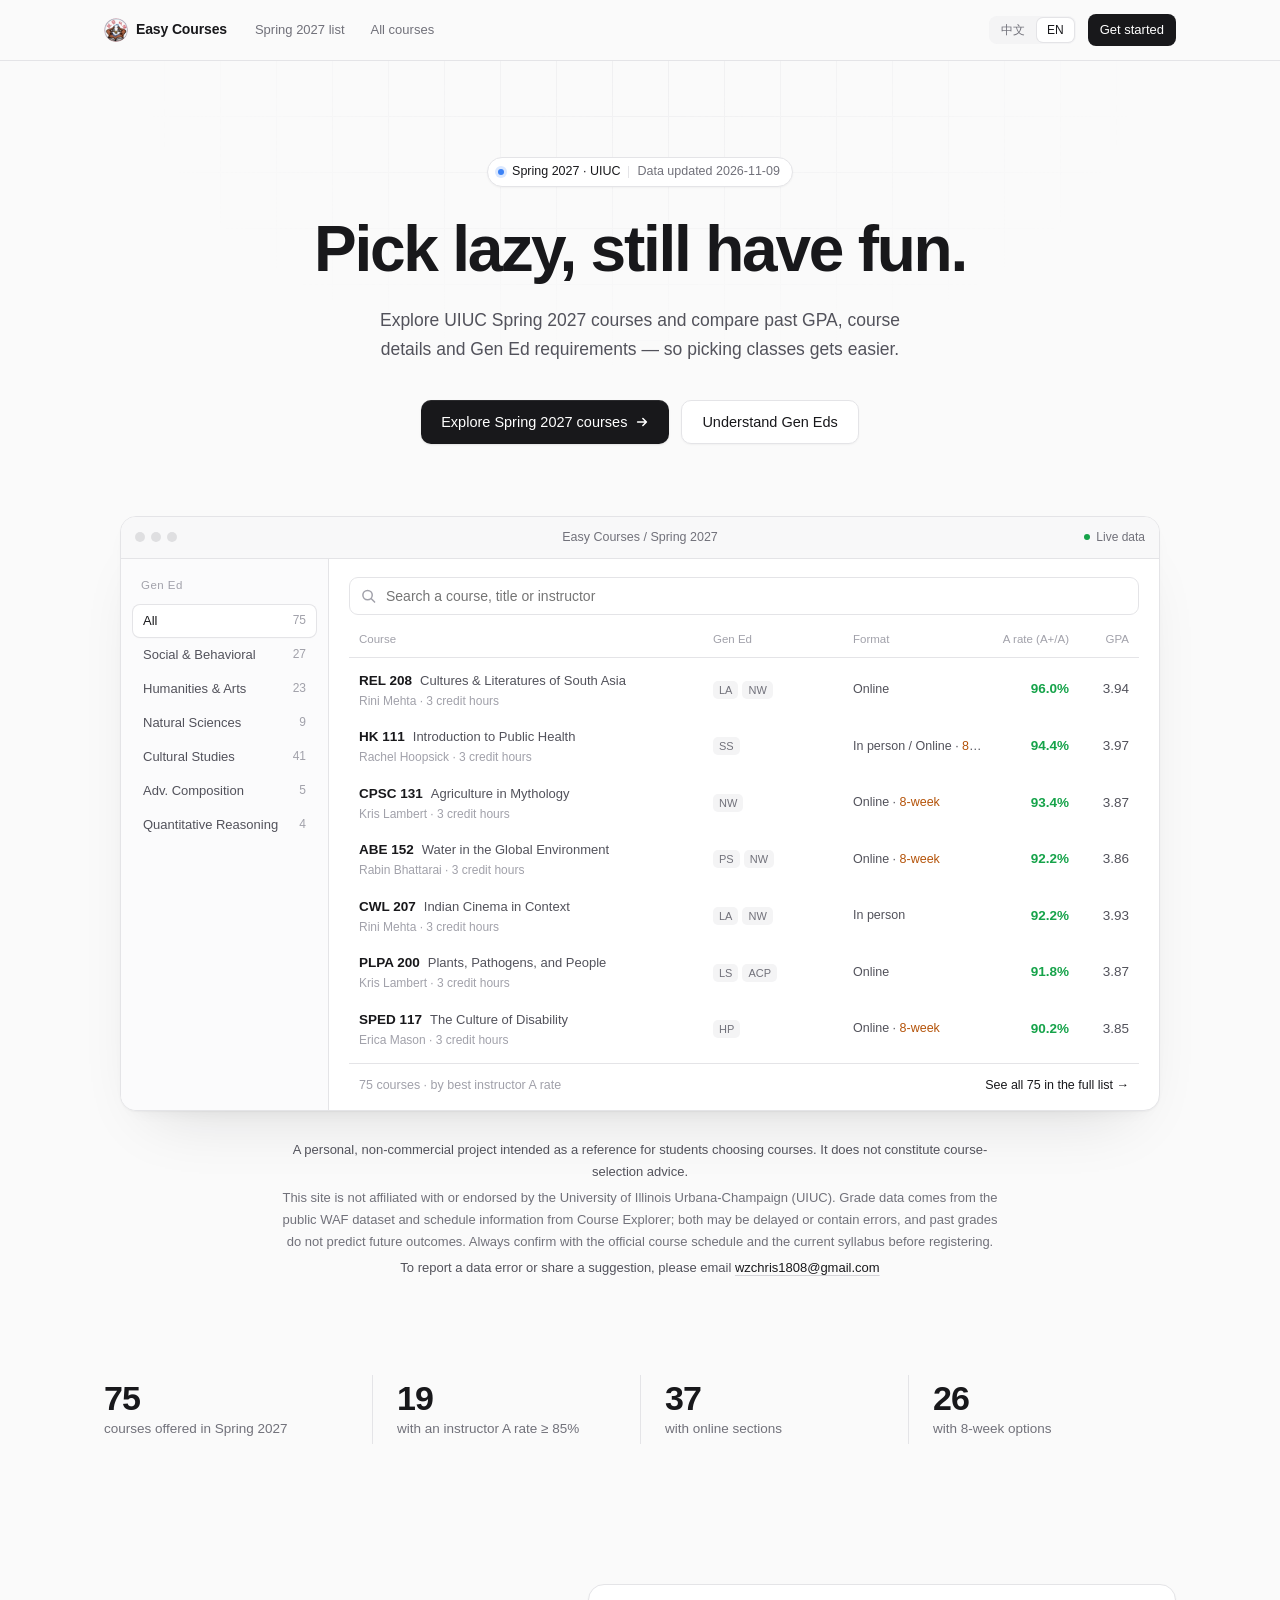
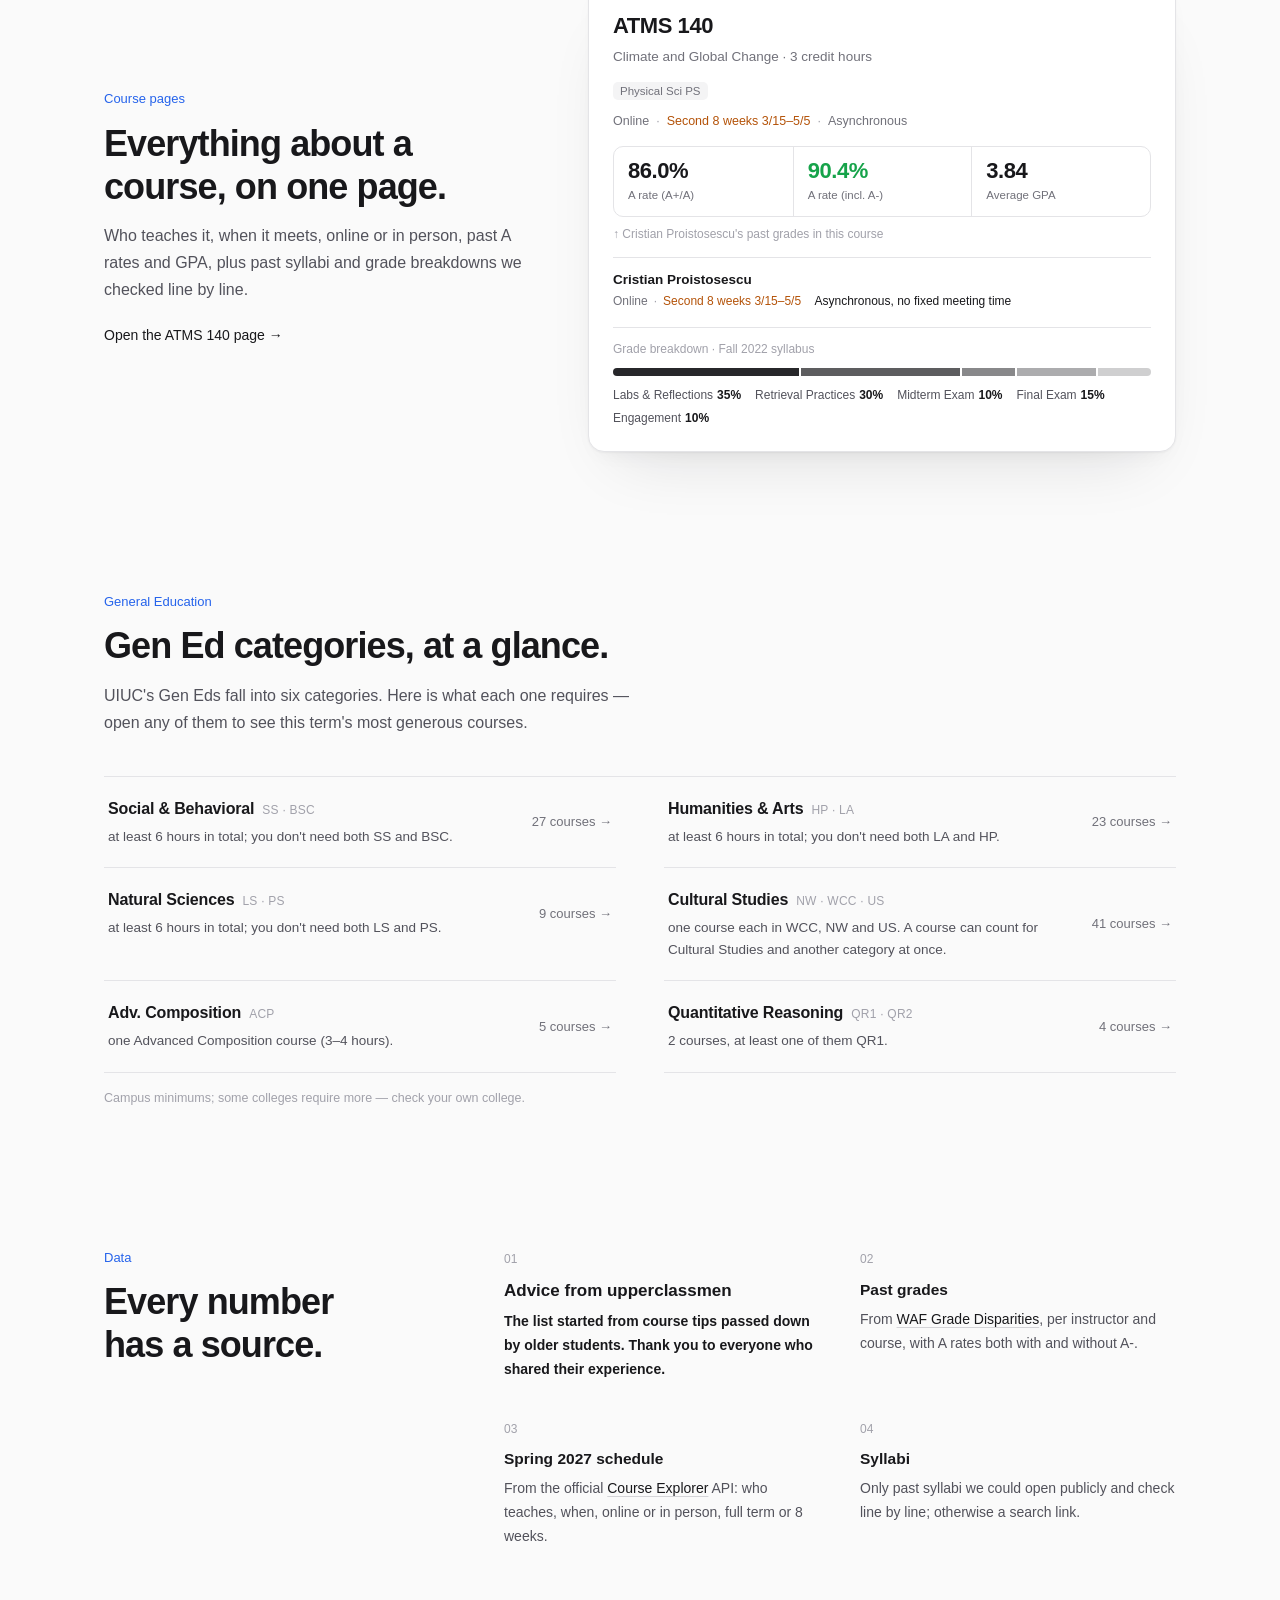
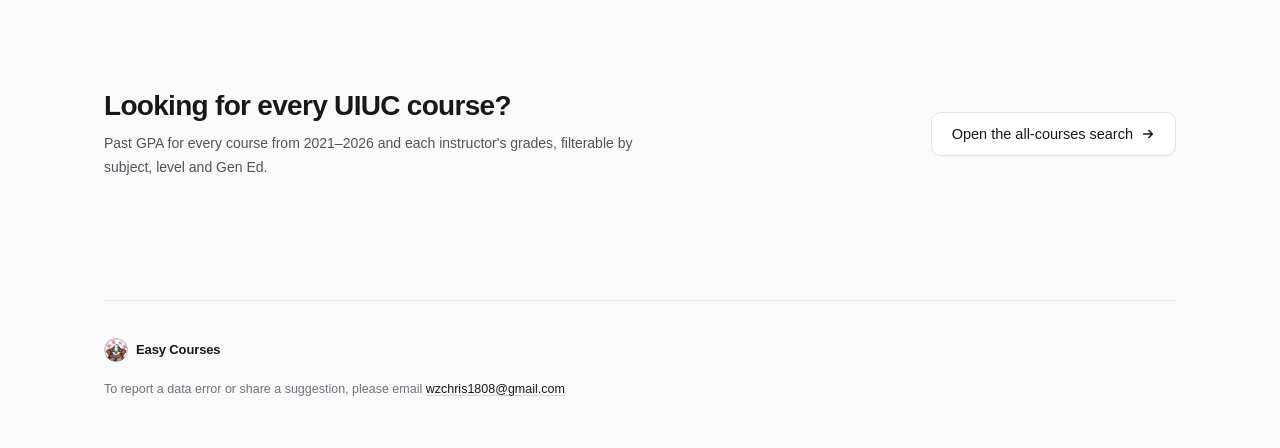
==== commit 20d2c314: "Home: more formal disclaimer and contact wording Co-Authored-By: Claude Opus 5.5 <noreply@anthropic." ====
--- a/site/index.html
+++ b/site/index.html
@@ -3,7 +3,7 @@
 <head>
   <meta charset="utf-8">
   <meta name="viewport" content="width=device-width, initial-scale=1">
-  <title>慵懒选课 · UIUC Spring 2027 选课指南</title>
+  <title>慵懒选课 · UIUC Spring 2027 选课指北</title>
   <link rel="icon" type="image/png" sizes="32x32" href="img/favicon-32.png">
   <link rel="icon" type="image/png" sizes="192x192" href="img/logo-192.png">
   <link rel="apple-touch-icon" href="img/apple-touch-icon.png">
@@ -11,22 +11,22 @@
   <meta property="og:type" content="website">
   <meta property="og:url" content="https://wzx666296.github.io/easy-courses/">
   <meta property="og:site_name" content="慵懒选课">
-  <meta property="og:title" content="慵懒选课，依旧耍起 · UIUC Spring 2027">
+  <meta property="og:title" content="Gen Ed 指北 · UIUC Spring 2027">
   <meta property="og:description" content="探索 UIUC Spring 2027 Gen Ed 课程，比较历史 GPA、上课时间与通识要求，让选课更轻松。">
   <meta property="og:image" content="https://wzx666296.github.io/easy-courses/img/og.png">
   <meta property="og:image:width" content="1200">
   <meta property="og:image:height" content="630">
   <meta name="twitter:card" content="summary_large_image">
   <meta name="description" content="探索 UIUC Spring 2027 课程，比较历史 GPA、课程信息与通识要求。">
-  <link rel="stylesheet" href="style.css?v=31">
-  <link rel="stylesheet" href="spring2027.css?v=31">
-  <link rel="stylesheet" href="home.css?v=31">
+  <link rel="stylesheet" href="style.css?v=34">
+  <link rel="stylesheet" href="spring2027.css?v=34">
+  <link rel="stylesheet" href="home.css?v=34">
 </head>
 <body class="home">
   <header class="site-header">
     <nav class="nav">
       <a class="brand" href="index.html" data-keep-lang aria-label="Home"><img class="brand-logo" src="img/logo-64.png" alt="" width="24" height="24"><span data-i18n="brand">慵懒</span></a>
-      <a href="spring2027.html" data-keep-lang data-i18n="nav.spring">慵懒选课指南</a>
+      <a href="spring2027.html" data-keep-lang data-i18n="nav.spring">选课指北</a>
       <a href="search.html" data-keep-lang data-i18n="nav.search">全部课程查询</a>
       <span class="lang-switch" role="group" data-i18n-aria-label="lang.label"></span>
       <a class="nav-cta" href="spring2027.html" data-keep-lang data-i18n="home.navCta">开始选课</a>
@@ -41,7 +41,7 @@
         <span class="dot" aria-hidden="true"></span><span data-i18n="home.pill">Spring 2027 · UIUC</span>
         <span class="pill-sep" aria-hidden="true"></span><span class="pill-meta" id="updated"></span>
       </a>
-      <h1 class="reveal" data-i18n-html="home.title">Gen Ed</h1>
+      <h1 class="reveal" data-i18n-html="home.title">Gen Ed 指北</h1>
       <p class="lede reveal" data-i18n="home.lede"></p>
       <div class="cta-row reveal">
         <a class="btn btn-primary" href="spring2027.html" data-keep-lang>
@@ -148,8 +148,8 @@
     <p class="contact" data-i18n-html="home.contact"></p>
   </footer>
 
-  <script src="i18n.js?v=31"></script>
-  <script src="spring-common.js?v=31"></script>
-  <script src="home.js?v=31"></script>
+  <script src="i18n.js?v=34"></script>
+  <script src="spring-common.js?v=34"></script>
+  <script src="home.js?v=34"></script>
 </body>
 </html>
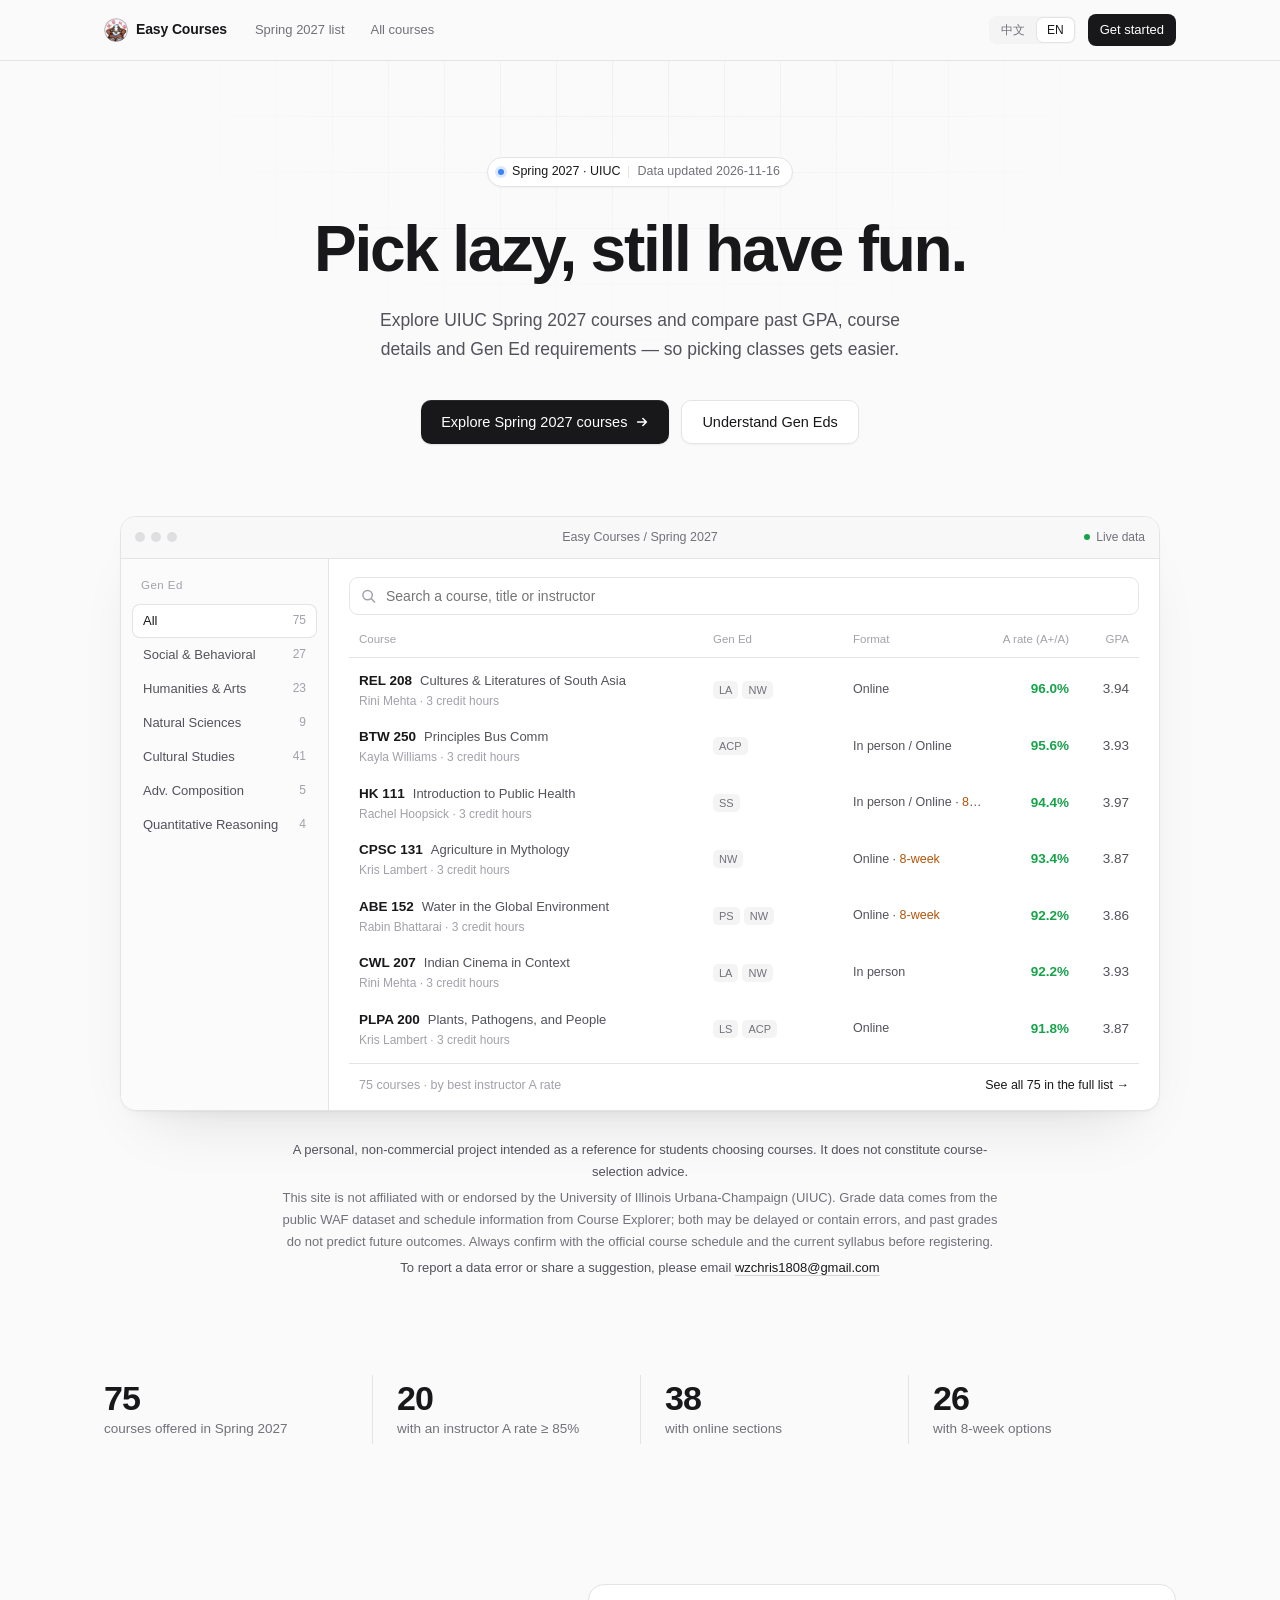
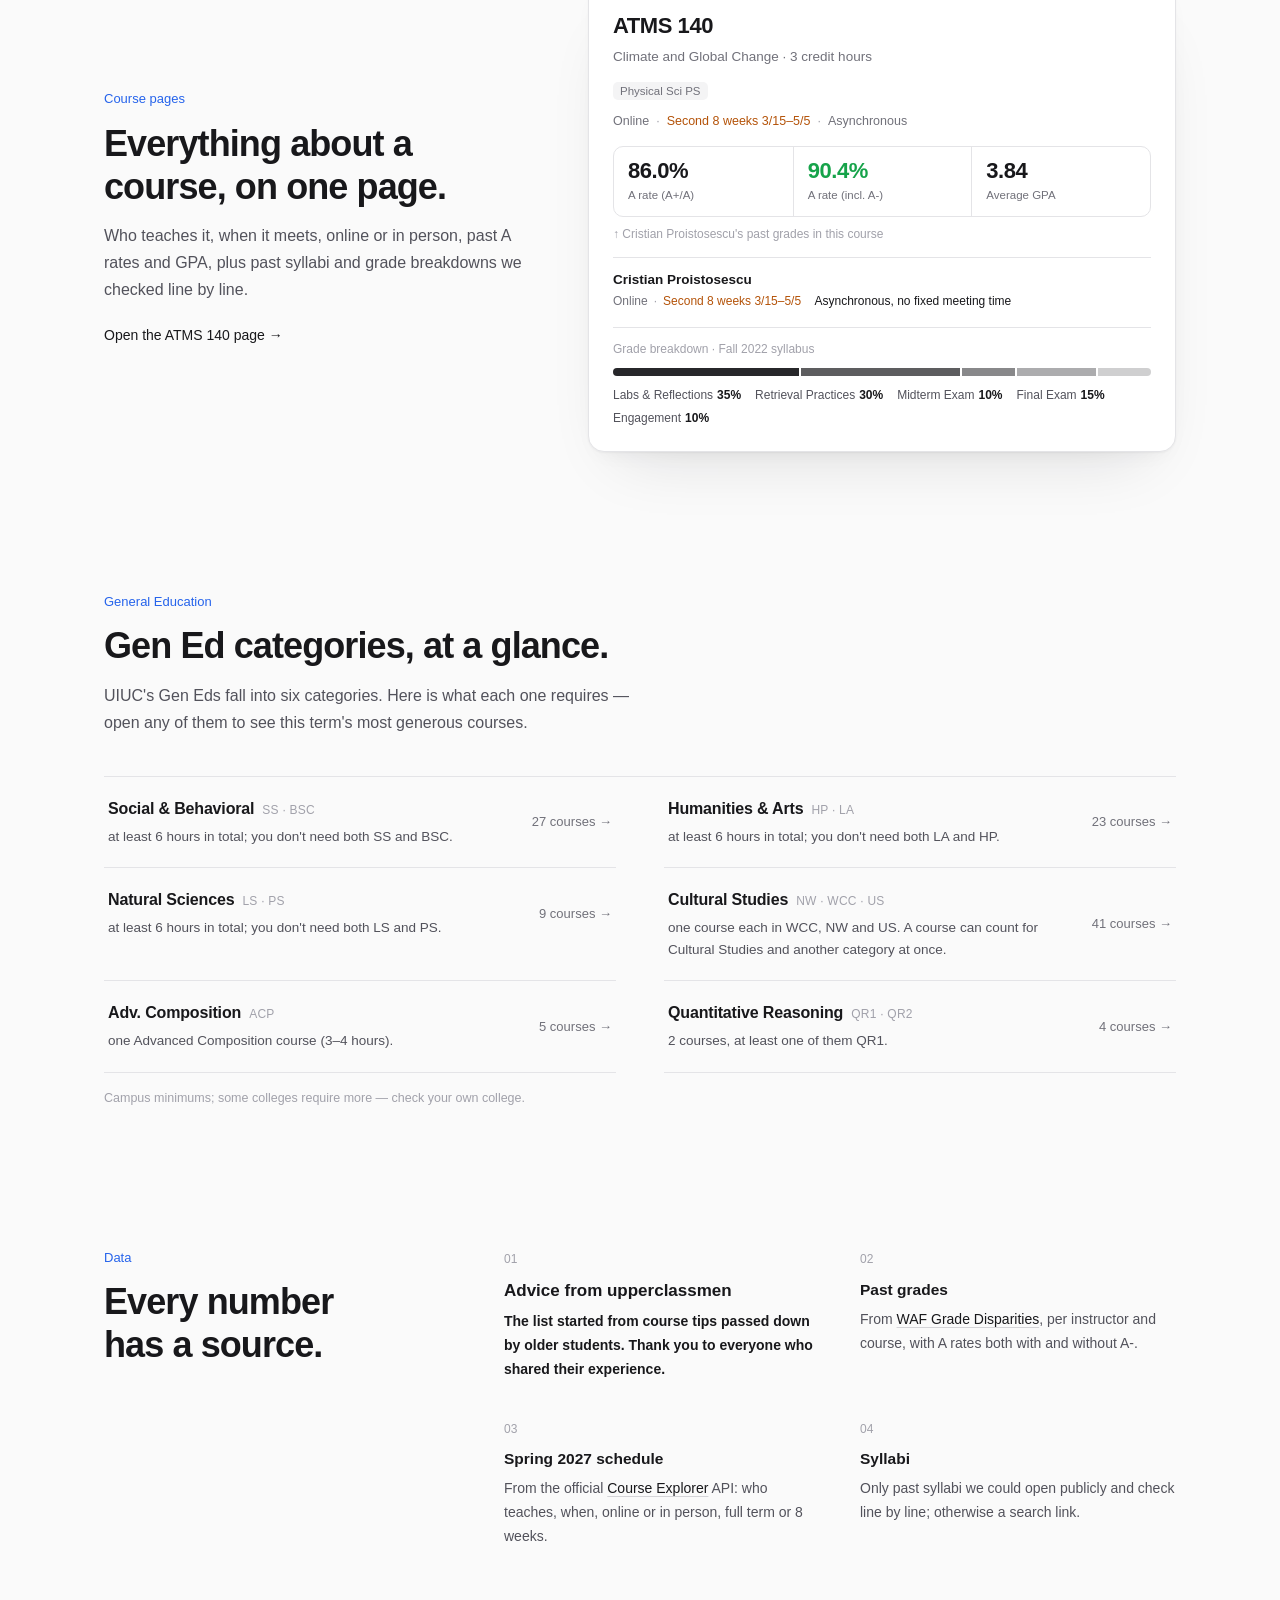
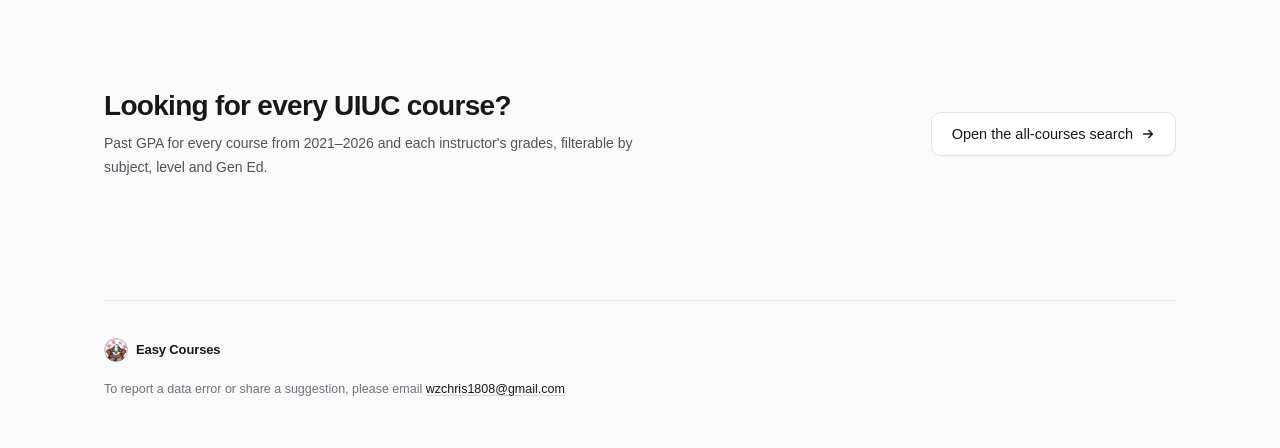
==== commit ceb67190: "STAT 400 seat page and lecture-open email alert - fetch_status.py: also fetch watched courses (STAT " ====
--- a/site/index.html
+++ b/site/index.html
@@ -18,9 +18,9 @@
   <meta property="og:image:height" content="630">
   <meta name="twitter:card" content="summary_large_image">
   <meta name="description" content="探索 UIUC Spring 2027 课程，比较历史 GPA、课程信息与通识要求。">
-  <link rel="stylesheet" href="style.css?v=34">
-  <link rel="stylesheet" href="spring2027.css?v=34">
-  <link rel="stylesheet" href="home.css?v=34">
+  <link rel="stylesheet" href="style.css?v=38">
+  <link rel="stylesheet" href="spring2027.css?v=38">
+  <link rel="stylesheet" href="home.css?v=38">
 </head>
 <body class="home">
   <header class="site-header">
@@ -148,8 +148,8 @@
     <p class="contact" data-i18n-html="home.contact"></p>
   </footer>
 
-  <script src="i18n.js?v=34"></script>
-  <script src="spring-common.js?v=34"></script>
-  <script src="home.js?v=34"></script>
+  <script src="i18n.js?v=38"></script>
+  <script src="spring-common.js?v=38"></script>
+  <script src="home.js?v=38"></script>
 </body>
 </html>
--- a/site/spring2027.css
+++ b/site/spring2027.css
@@ -119,3 +119,14 @@
   .teachers .hide-xs { display: none; }
   .big b { font-size: 20px; }
 }
+
+/* Live section status: a colored dot + word (green open, amber restricted, red full). */
+.av-open { --av: var(--green); }
+.av-restricted { --av: var(--amber); }
+.av-closed { --av: var(--red); }
+.pill.av, .av-dot { display: inline-flex; align-items: center; gap: 5px; font-weight: 500; color: var(--text); }
+.pill.av i, .av-dot i { width: 7px; height: 7px; border-radius: 50%; background: var(--av); flex: none; }
+.slot .av-dot { margin-left: 10px; font-size: 11.5px; font-weight: 400; color: var(--muted); }
+.avail-note { font-size: 12px; color: var(--faint); margin: -6px 0 14px; line-height: 1.6; }
+.avail-note a { color: inherit; text-decoration: underline; text-underline-offset: 2px; }
+.avail-note:empty { display: none; }
